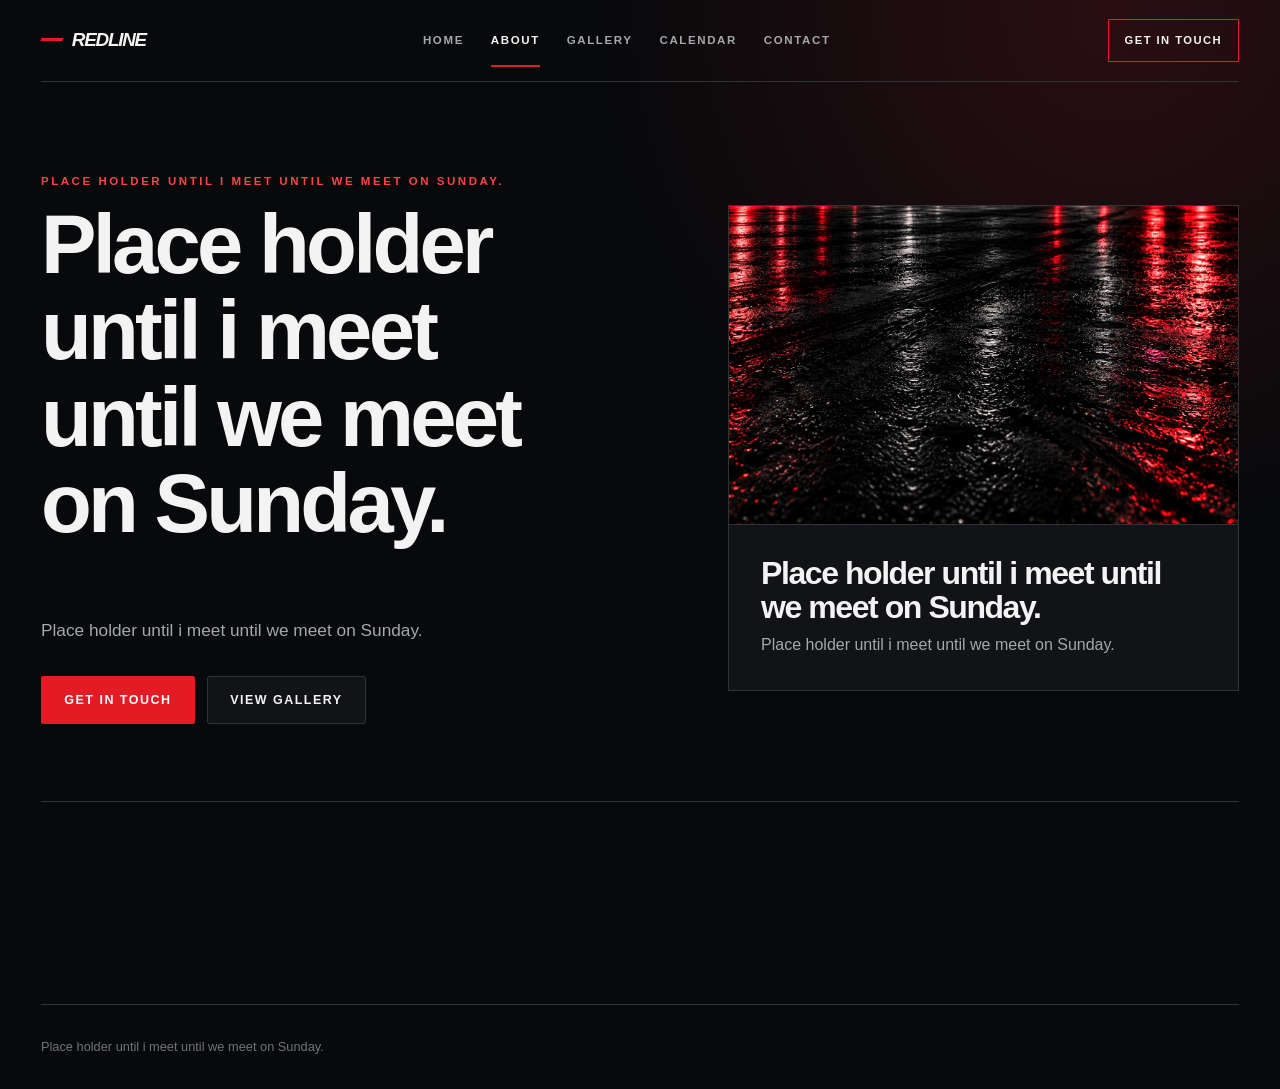
==== about.html @ 94abc199 "Initial Commit" ====
<!DOCTYPE html>
<html lang="en">
<head>
  <meta charset="UTF-8">
  <meta name="viewport" content="width=device-width, initial-scale=1.0">
  <meta name="description" content="Place holder until i meet until we meet on Sunday.">
  <title>About | Redline</title>
  <link rel="stylesheet" href="css/about.css">
</head>
<body>
  <div class="container">
    <nav class="site-nav" aria-label="Main navigation">
    <a class="nav-logo" href="index.html">REDLINE</a>

    <div class="nav-links">
      <a href="index.html">Home</a>
      <a href="about.html" class="active" aria-current="page">About</a>
      <a href="gallery.html">Gallery</a>
      <a href="calendar.html">Calendar</a>
      <a href="contact.html">Contact</a>
    </div>

    <a class="nav-cta" href="contact.html">Get in touch</a>
  </nav>

    <main>
      <section class="hero" id="about">
        <div>
          <p class="eyebrow">Place holder until i meet until we meet on Sunday.</p>
          <h1>Place holder until i meet until we meet on Sunday.</h1>

          <p class="intro">Place holder until i meet until we meet on Sunday.</p>

          <div class="actions">
            <a class="button primary" href="contact.html">Get in touch</a>
            <a class="button" href="gallery.html">View gallery</a>
          </div>
        </div>

        <aside class="profile-card">
          <div class="profile-image" aria-label="Red and black automotive texture"></div>

          <div class="profile-info">
            <h2>Place holder until i meet until we meet on Sunday.</h2>
            <p>Place holder until i meet until we meet on Sunday.</p>
          </div>
        </aside>
      </section>
    </main>

    <footer>
      <p>Place holder until i meet until we meet on Sunday.</p>
    </footer>
  </div>
</body>
</html>
---- css/about.css ----
:root {
  color-scheme: dark;
  --bg: #08090b;
  --surface: #111316;
  --surface-raised: #181a1e;
  --line: #303236;
  --text: #f3f3f4;
  --muted: #a5a7ac;
  --soft: #707379;
  --accent: #e21b25;
  --accent-light: #ff4149;
  font-family: "Arial", "Helvetica Neue", sans-serif;
  font-size: clamp(1rem, .38vw + .65rem, 1.18rem);
  --page-gutter: clamp(1rem, 3.2vw, 6rem);
  --page-max: 1920px;
  font-synthesis: none;
}

*, *::before, *::after { box-sizing: border-box; }
html { scroll-behavior: smooth; }
body {
  min-width: 320px;
  min-height: 100vh;
  margin: 0;
  overflow-x: hidden;
  background: radial-gradient(circle at 87% 1%, #2a0e12 0, transparent 32rem), var(--bg);
  color: var(--text);
  line-height: 1.6;
}
::selection { background: var(--accent); color: white; }
img { display: block; max-width: 100%; }
button, input, select, textarea { font: inherit; }
button { cursor: pointer; }
a { color: inherit; text-decoration: none; }
p, h1, h2, h3 { margin-top: 0; }
h1, h2, h3 { line-height: 1.04; letter-spacing: -.045em; }
.container { width: min(var(--page-max), calc(100% - var(--page-gutter) - var(--page-gutter))); margin-inline: auto; }
.eyebrow, .section-label {
  color: var(--accent-light);
  font-size: .72rem;
  font-weight: 800;
  letter-spacing: .22em;
  text-transform: uppercase;
}
.button, .nav-button {
  display: inline-flex;
  align-items: center;
  justify-content: center;
  min-height: 48px;
  padding: .8rem 1.4rem;
  border: 1px solid var(--line);
  border-radius: 2px;
  background: var(--surface);
  color: var(--text);
  font-size: .78rem;
  font-weight: 800;
  letter-spacing: .12em;
  line-height: 1.2;
  text-transform: uppercase;
  transition: background .2s, border-color .2s, transform .2s;
}
.button:hover, .nav-button:hover { border-color: var(--accent); transform: translateY(-2px); }
.button.primary, .button-primary {
  border-color: var(--accent);
  background: var(--accent);
  color: #fff;
}
.button.primary:hover, .button-primary:hover { background: #b8141d; }
.button.secondary { background: transparent; }
:focus-visible { outline: 2px solid var(--accent-light); outline-offset: 4px; }
footer {
  display: flex;
  align-items: center;
  justify-content: space-between;
  gap: 1.5rem;
  padding: 2rem 0;
  border-top: 1px solid var(--line);
  color: var(--soft);
  font-size: .8rem;
}
footer p { margin: 0; }
.socials { display: flex; flex-wrap: wrap; gap: 1.3rem; }
.socials a:hover { color: var(--accent-light); }
@media (max-width: 650px) {
  .container { width: min(var(--page-max), calc(100% - 2rem)); }
  footer { align-items: flex-start; flex-direction: column; }
}
@media (prefers-reduced-motion: reduce) {
  *, *::before, *::after { scroll-behavior: auto !important; transition-duration: .01ms !important; }
}

.site-nav {
  position: relative;
  z-index: 10;
  display: flex;
  align-items: center;
  justify-content: space-between;
  gap: 2rem;
  width: 100%;
  min-height: 82px;
  margin-inline: auto;
  border-bottom: 1px solid var(--line);
}
.nav-logo {
  flex-shrink: 0;
  color: var(--text);
  font-size: 1.18rem;
  font-weight: 900;
  font-style: italic;
  letter-spacing: -.065em;
  line-height: 1;
  text-transform: uppercase;
}
.nav-logo::before {
  display: inline-block;
  width: 22px;
  height: 3px;
  margin: 0 .55rem .31rem 0;
  background: var(--accent);
  content: "";
  transform: skewX(-25deg);
}
.nav-links { display: flex; align-items: center; gap: clamp(.85rem, 2.1vw, 2rem); }
.nav-links a {
  position: relative;
  display: inline-block;
  padding: 1.05rem 0;
  color: var(--muted);
  font-size: .72rem;
  font-weight: 800;
  letter-spacing: .14em;
  white-space: nowrap;
  text-transform: uppercase;
  transition: color .2s;
}
.nav-links a:hover, .nav-links a.active, .nav-links a[aria-current="page"] { color: var(--text); }
.nav-links a.active::after, .nav-links a[aria-current="page"]::after {
  position: absolute;
  right: 0;
  bottom: 0;
  left: 0;
  height: 2px;
  background: var(--accent);
  content: "";
}
.nav-cta {
  flex-shrink: 0;
  padding: .75rem 1rem;
  border: 1px solid var(--accent);
  color: var(--text);
  font-size: .7rem;
  font-weight: 800;
  letter-spacing: .13em;
  white-space: nowrap;
  text-transform: uppercase;
  transition: background .2s;
}
.nav-cta:hover { background: var(--accent); }
@media (max-width: 900px) {
  .site-nav { flex-wrap: wrap; gap: .3rem 1.5rem; padding-top: 1rem; }
  .nav-links { order: 3; width: 100%; gap: 1.4rem; overflow-x: auto; scrollbar-width: thin; }
  .nav-links a { padding-block: .85rem; }
}
@media (max-width: 650px) {
  .site-nav { width: 100%; }
  .nav-cta { display: none; }
}

main { padding: clamp(3.5rem, 7vw, 7rem) 0 7rem; }
main > section { margin-bottom: clamp(4rem, 7vw, 7rem); }
main > section:first-child { border-bottom: 1px solid var(--line); padding-bottom: clamp(3rem, 6vw, 6rem); }
.about-hero, .hero, .about-intro { display: grid; grid-template-columns: minmax(0, 1fr) minmax(300px, .82fr); align-items: center; gap: clamp(2rem, 5vw, 5rem); }
.about-hero h1, .hero h1, main > section:first-child h1 { max-width: 850px; font-size: clamp(3rem, 6.5vw, 6.5rem); }
.about-hero p, .hero-description, .intro, .about-intro p { max-width: 660px; color: var(--muted); font-size: 1.08rem; }
.about-hero .eyebrow, .hero .eyebrow { color: var(--accent-light); font-size: .72rem; }
.about-image, .about-visual, .profile-image, .hero-image {
  width: 100%; min-height: 350px; aspect-ratio: 4 / 3;
  border: 1px solid var(--line);
  background: #151719 url("../img/layout/BodyImage.png") center / cover no-repeat;
  object-fit: cover;
}
.about-image img, .about-visual img, .profile-image img, .hero-image img { width: 100%; height: 100%; object-fit: cover; }
.about-content, .about-grid, .story, .details { display: grid; grid-template-columns: minmax(0, .8fr) minmax(0, 1.2fr); gap: clamp(2rem, 6vw, 7rem); }
main h2 { font-size: clamp(2rem, 4vw, 3.8rem); }
main h3 { font-size: 1.3rem; }
main p { color: var(--muted); }
main p + p { margin-top: 1.1rem; }
.about-copy, .story-copy, .about-text { max-width: 680px; }
.stats, .values, .skill-grid, .skills, .feature-grid { display: grid; grid-template-columns: repeat(3, minmax(0, 1fr)); gap: 1px; margin-top: 2rem; border: 1px solid var(--line); background: var(--line); }
.stats > *, .values > *, .skill-grid > *, .skills > *, .feature-grid > * { min-width: 0; margin: 0; padding: 1.5rem; background: var(--surface); }
.stats strong { display: block; color: var(--text); font-size: clamp(1.8rem, 3vw, 3rem); line-height: 1; }
.stats span, .stats p { display: block; margin: .75rem 0 0; color: var(--soft); font-size: .8rem; letter-spacing: .08em; text-transform: uppercase; }
.values h3, .skill-grid h3, .skills h3 { margin-bottom: .65rem; }
.about-cta, .cta { display: flex; align-items: center; justify-content: space-between; gap: 2rem; padding: clamp(2rem, 5vw, 4rem); border-left: 3px solid var(--accent); background: var(--surface); }
.about-cta h2, .cta h2 { margin: 0; }
@media (max-width: 800px) {
  .about-hero, .hero, .about-intro, .about-content, .about-grid, .story, .details { grid-template-columns: 1fr; }
  .about-image, .about-visual, .profile-image, .hero-image { min-height: 240px; }
}
@media (max-width: 650px) {
  main { padding-bottom: 4rem; }
  .stats, .values, .skill-grid, .skills, .feature-grid { grid-template-columns: 1fr; }
  .about-cta, .cta { align-items: flex-start; flex-direction: column; }
}

.hero > div, .profile-card { min-width: 0; }
.hero h1 { font-size: clamp(2.8rem, 5vw, 5.7rem); text-wrap: balance; }
.hero .intro { max-width: 68ch; }
.actions { display: flex; flex-wrap: wrap; gap: .75rem; margin-top: 2rem; }
.profile-card { margin: 0; border: 1px solid var(--line); background: var(--surface); }
.profile-image { display: block; min-height: 0; aspect-ratio: 16 / 10; border: 0; }
.profile-info { padding: clamp(1.3rem, 2.5vw, 2.3rem); border-top: 1px solid var(--line); }
.profile-info h2 { margin-bottom: .5rem; font-size: clamp(1.4rem, 2.5vw, 2.5rem); }
.profile-info p { margin: 0; overflow-wrap: anywhere; }
@media (max-width: 800px) { .profile-card { max-width: 720px; } }
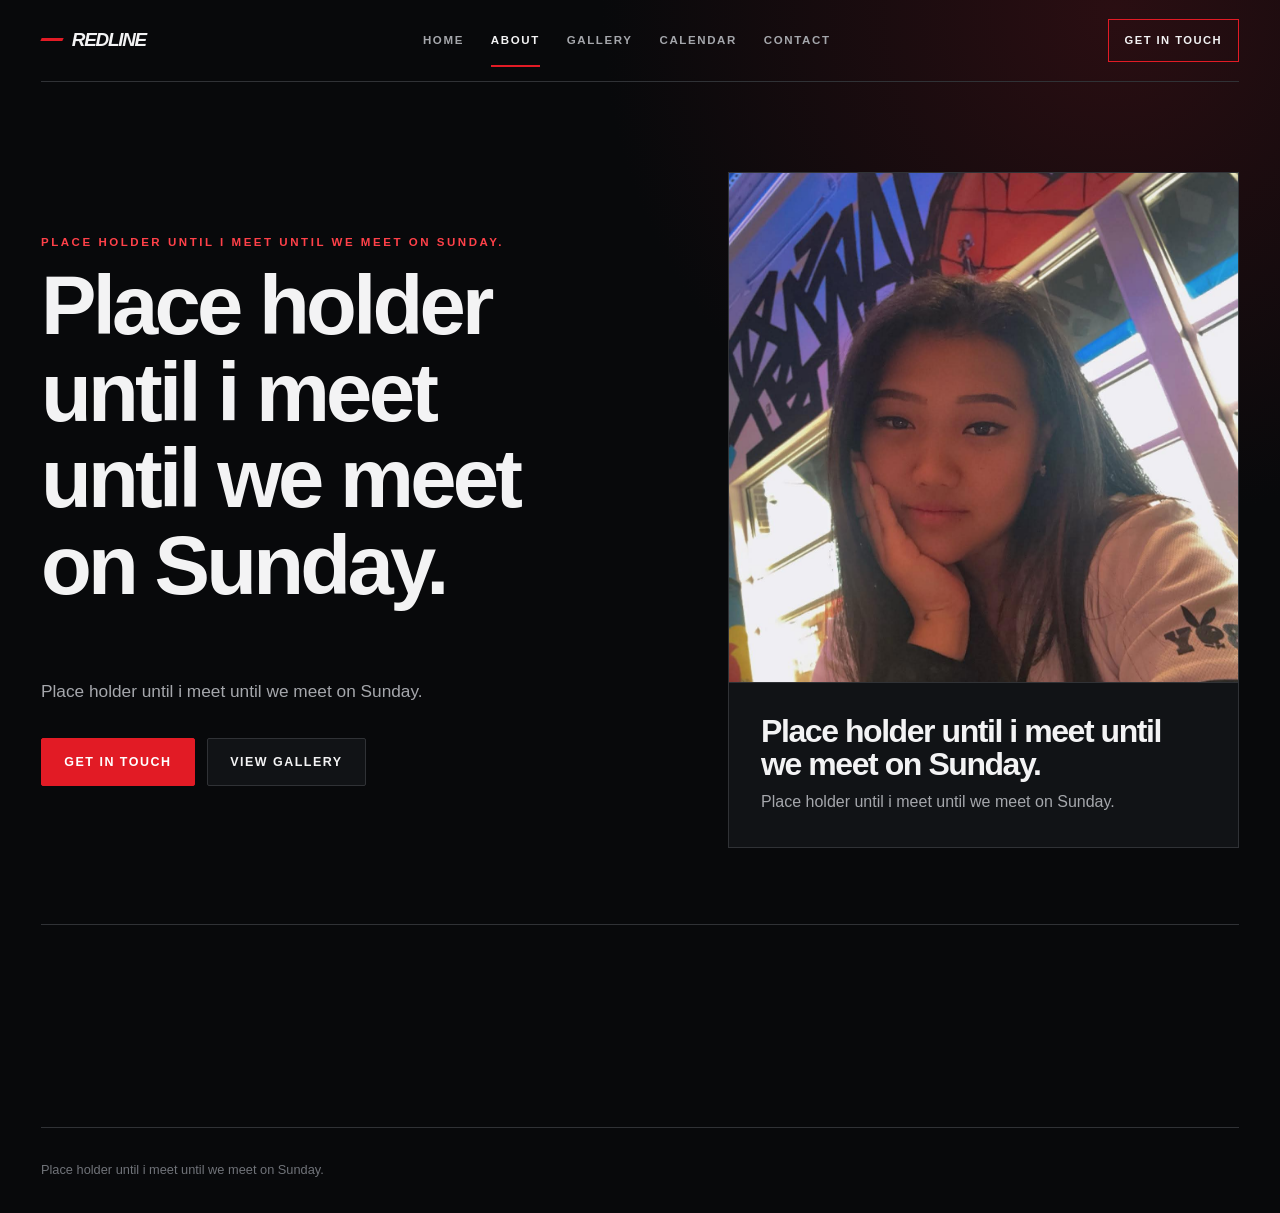
==== commit d9ce1a4c: "updated about image" ====
--- a/about.html
+++ b/about.html
@@ -38,7 +38,7 @@
         </div>
 
         <aside class="profile-card">
-          <div class="profile-image" aria-label="Red and black automotive texture"></div>
+          <div class="profile-image"></div>
 
           <div class="profile-info">
             <h2>Place holder until i meet until we meet on Sunday.</h2>
--- a/css/about.css
+++ b/css/about.css
@@ -177,7 +177,7 @@
 .about-image, .about-visual, .profile-image, .hero-image {
   width: 100%; min-height: 350px; aspect-ratio: 4 / 3;
   border: 1px solid var(--line);
-  background: #151719 url("../img/layout/BodyImage.png") center / cover no-repeat;
+  background: #151719 url("../img/layout/andi.jpg") center / cover no-repeat;
   object-fit: cover;
 }
 .about-image img, .about-visual img, .profile-image img, .hero-image img { width: 100%; height: 100%; object-fit: cover; }
@@ -209,7 +209,7 @@
 .hero .intro { max-width: 68ch; }
 .actions { display: flex; flex-wrap: wrap; gap: .75rem; margin-top: 2rem; }
 .profile-card { margin: 0; border: 1px solid var(--line); background: var(--surface); }
-.profile-image { display: block; min-height: 0; aspect-ratio: 16 / 10; border: 0; }
+.profile-image { display: block; min-height: 0; aspect-ratio: 16 / 16; border: 0; }
 .profile-info { padding: clamp(1.3rem, 2.5vw, 2.3rem); border-top: 1px solid var(--line); }
 .profile-info h2 { margin-bottom: .5rem; font-size: clamp(1.4rem, 2.5vw, 2.5rem); }
 .profile-info p { margin: 0; overflow-wrap: anywhere; }
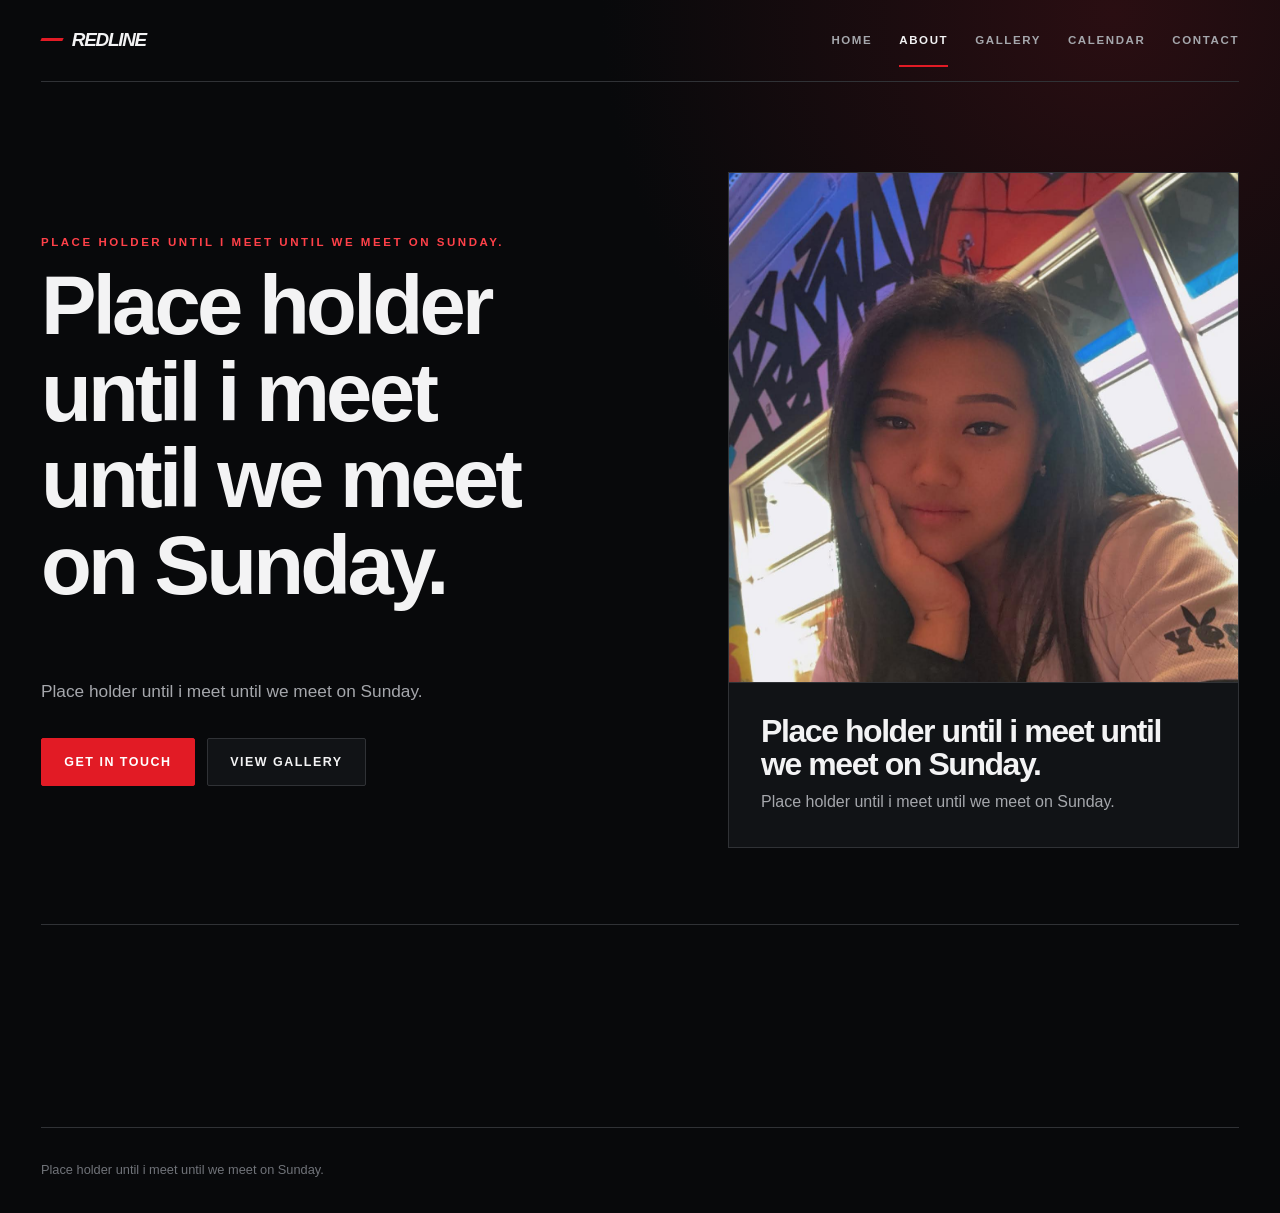
==== commit fb2b5a64: "Removed button that i accidentally left in for contacting" ====
--- a/about.html
+++ b/about.html
@@ -19,8 +19,6 @@
       <a href="calendar.html">Calendar</a>
       <a href="contact.html">Contact</a>
     </div>
-
-    <a class="nav-cta" href="contact.html">Get in touch</a>
   </nav>
 
     <main>
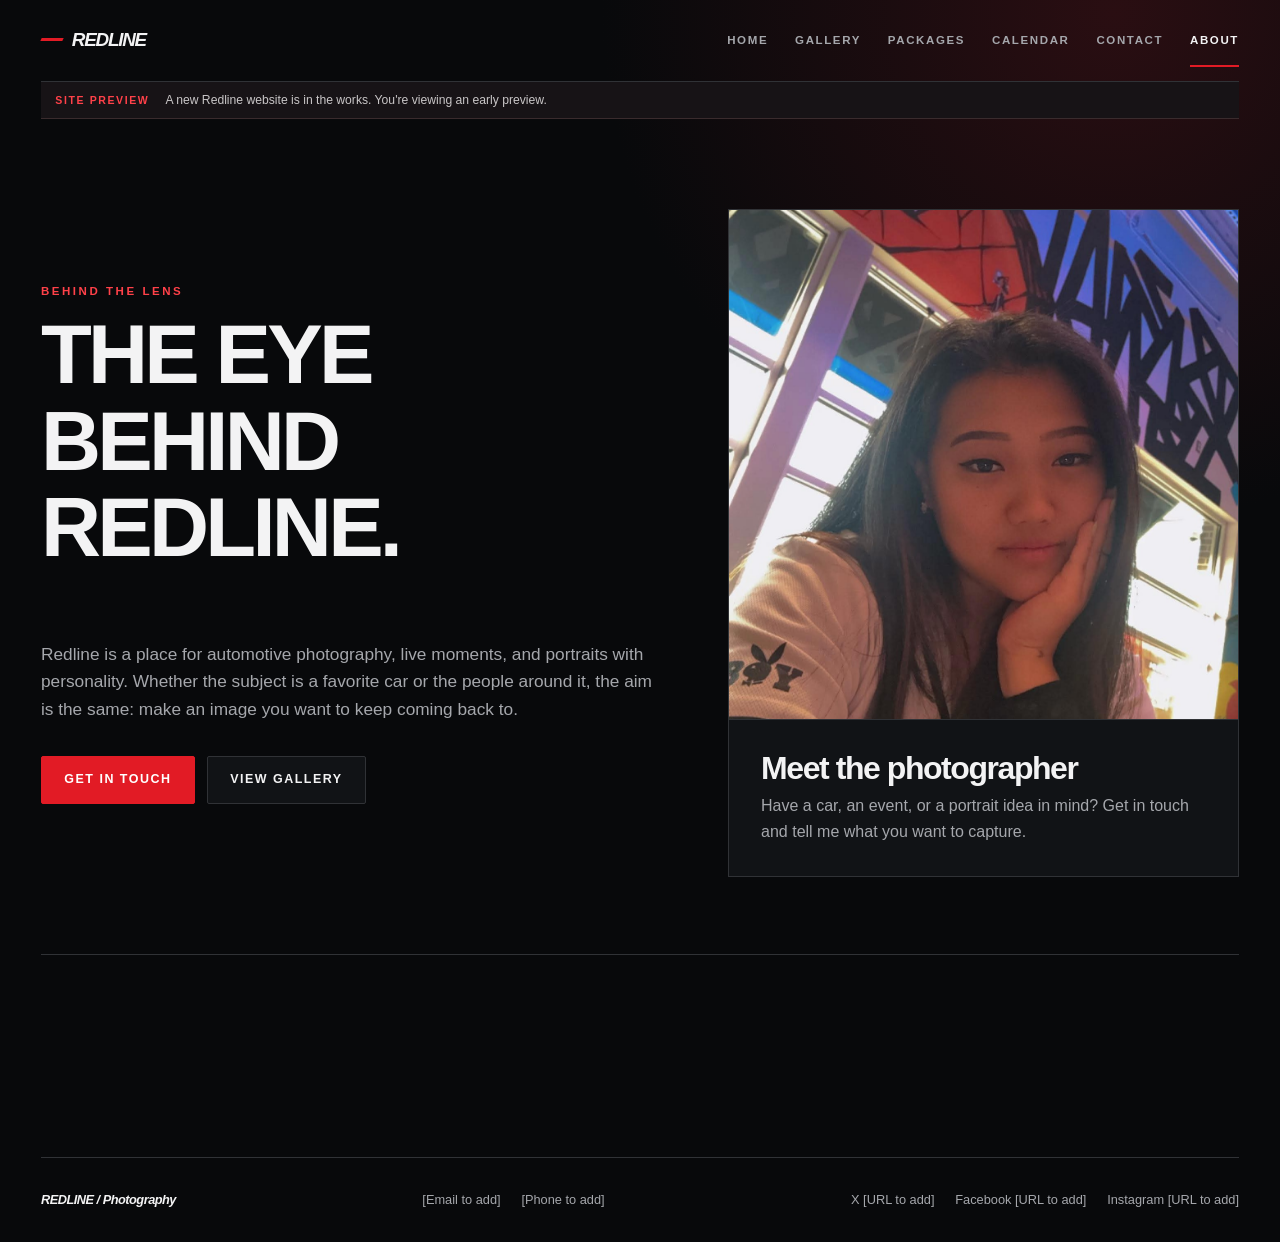
==== commit 50095851: "intital" ====
--- a/about.html
+++ b/about.html
@@ -3,9 +3,10 @@
 <head>
   <meta charset="UTF-8">
   <meta name="viewport" content="width=device-width, initial-scale=1.0">
-  <meta name="description" content="Place holder until i meet until we meet on Sunday.">
+  <meta name="description" content="Meet the photographer behind Redline's automotive, event, and portrait images.">
   <title>About | Redline</title>
   <link rel="stylesheet" href="css/about.css">
+  <link rel="stylesheet" href="css/site.css">
 </head>
 <body>
   <div class="container">
@@ -14,20 +15,25 @@
 
     <div class="nav-links">
       <a href="index.html">Home</a>
-      <a href="about.html" class="active" aria-current="page">About</a>
       <a href="gallery.html">Gallery</a>
+      <a href="packages.html">Packages</a>
       <a href="calendar.html">Calendar</a>
       <a href="contact.html">Contact</a>
+      <a href="about.html" class="active" aria-current="page">About</a>
     </div>
   </nav>
+  <div class="preview-banner" aria-label="Website update">
+    <span class="preview-tag">SITE PREVIEW</span>
+    <span>A new Redline website is in the works. You're viewing an early preview.</span>
+  </div>
 
     <main>
       <section class="hero" id="about">
         <div>
-          <p class="eyebrow">Place holder until i meet until we meet on Sunday.</p>
-          <h1>Place holder until i meet until we meet on Sunday.</h1>
+          <p class="eyebrow">Behind the lens</p>
+          <h1>THE EYE BEHIND REDLINE.</h1>
 
-          <p class="intro">Place holder until i meet until we meet on Sunday.</p>
+          <p class="intro">Redline is a place for automotive photography, live moments, and portraits with personality. Whether the subject is a favorite car or the people around it, the aim is the same: make an image you want to keep coming back to.</p>
 
           <div class="actions">
             <a class="button primary" href="contact.html">Get in touch</a>
@@ -36,19 +42,29 @@
         </div>
 
         <aside class="profile-card">
-          <div class="profile-image"></div>
+          <div class="profile-image" role="img" aria-label="Redline photographer"></div>
 
           <div class="profile-info">
-            <h2>Place holder until i meet until we meet on Sunday.</h2>
-            <p>Place holder until i meet until we meet on Sunday.</p>
+            <h2>Meet the photographer</h2>
+            <p>Have a car, an event, or a portrait idea in mind? Get in touch and tell me what you want to capture.</p>
           </div>
         </aside>
       </section>
     </main>
 
-    <footer>
-      <p>Place holder until i meet until we meet on Sunday.</p>
+    <footer class="site-footer">
+      <p class="footer-brand">REDLINE / Photography</p>
+      <div class="footer-details">
+        <span data-contact="email">[Email to add]</span>
+        <span data-contact="phone">[Phone to add]</span>
+      </div>
+      <div class="footer-socials" aria-label="Social media">
+        <span data-social="x">X [URL to add]</span>
+        <span data-social="facebook">Facebook [URL to add]</span>
+        <span data-social="instagram">Instagram [URL to add]</span>
+      </div>
     </footer>
   </div>
+  <script src="js/site.js" defer></script>
 </body>
 </html>
--- a/css/site.css
+++ b/css/site.css
@@ -0,0 +1,16 @@
+.site-footer { flex-wrap: wrap; color: var(--muted); }
+.site-footer .footer-brand { color: var(--text); font-weight: 900; font-style: italic; letter-spacing: -.04em; }
+.footer-details, .footer-socials { display: flex; flex-wrap: wrap; align-items: center; gap: .65rem 1.3rem; }
+.site-footer a { color: var(--text); }
+.site-footer a:hover { color: var(--accent-light); }
+.site-footer span { color: var(--muted); }
+@media (max-width: 650px) {
+  .footer-details, .footer-socials { align-items: flex-start; flex-direction: column; }
+}
+
+.preview-banner {
+  display: flex; align-items: center; gap: .65rem 1rem; flex-wrap: wrap;
+  padding: .6rem .9rem; border-bottom: 1px solid #3a2b2d;
+  background: #171316; color: #c9c6c7; font-size: .76rem; line-height: 1.4;
+}
+.preview-tag { flex-shrink: 0; color: var(--accent-light); font-size: .66rem; font-weight: 800; letter-spacing: .15em; }
